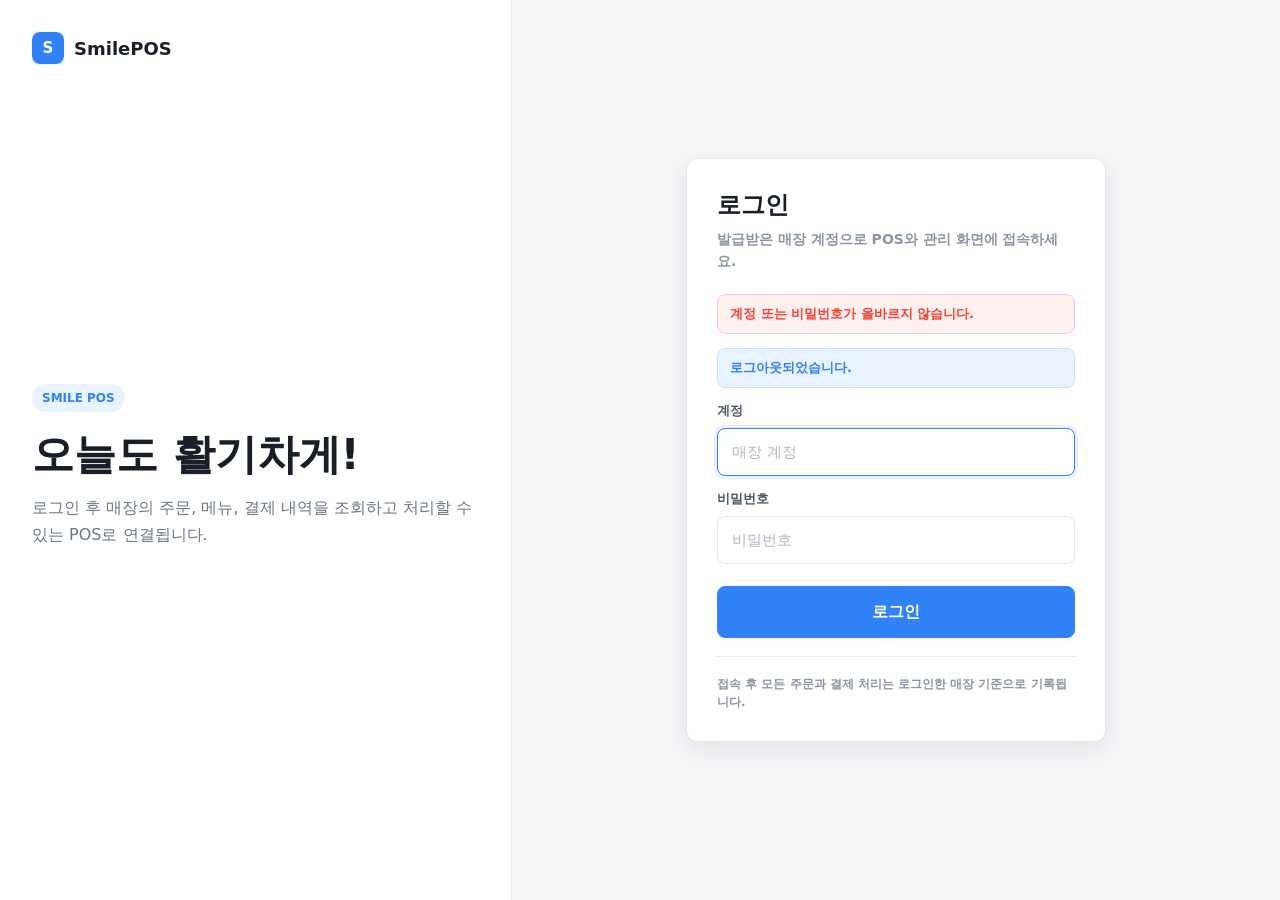
==== src/main/resources/templates/auth/login.html @ fba4220c "feat: Spring Security 세션 로그인 + 멀티테넌트 인증 기반 추가" ====
<!DOCTYPE html>
<html xmlns:th="http://www.thymeleaf.org" lang="ko">
<head>
    <meta charset="UTF-8"/>
    <meta name="viewport" content="width=device-width, initial-scale=1.0"/>
    <title>SmilePOS 로그인</title>
    <style>
        * { box-sizing: border-box; margin: 0; padding: 0; }

        :root {
            --bg: #f5f6f8;
            --white: #ffffff;
            --gray-50: #f9fafb;
            --gray-100: #f2f4f6;
            --gray-200: #e5e8eb;
            --gray-300: #d1d6db;
            --gray-400: #b0b8c1;
            --gray-500: #8b95a1;
            --gray-600: #6b7684;
            --gray-700: #4e5968;
            --gray-800: #333d4b;
            --gray-900: #191f28;
            --blue-50: #e8f3ff;
            --blue-500: #3182f6;
            --blue-600: #1b64da;
            --green-50: #e8faf5;
            --green-600: #1aab6e;
            --red-50: #fff0f0;
            --red-500: #f44336;
            --radius-sm: 8px;
            --radius-md: 12px;
            --shadow-sm: 0 1px 3px rgba(0,0,0,0.06);
            --shadow-md: 0 8px 24px rgba(25,31,40,0.08);
            --font: 'Pretendard', -apple-system, BlinkMacSystemFont, system-ui, sans-serif;
        }

        body {
            min-height: 100vh;
            font-family: var(--font);
            color: var(--gray-900);
            background: var(--bg);
            -webkit-font-smoothing: antialiased;
        }

        .login-shell {
            min-height: 100vh;
            display: grid;
            grid-template-columns: minmax(0, 2fr) minmax(460px, 3fr);
        }

        .brand-panel {
            display: flex;
            flex-direction: column;
            justify-content: flex-start;
            padding: 32px;
            background: var(--white);
            border-right: 1px solid var(--gray-200);
        }

        .brand-logo {
            display: inline-flex;
            align-items: center;
            gap: 10px;
            font-size: 18px;
            font-weight: 800;
            color: var(--gray-900);
        }

        .logo-mark {
            width: 32px;
            height: 32px;
            border-radius: var(--radius-sm);
            background: var(--blue-500);
            color: var(--white);
            display: inline-flex;
            align-items: center;
            justify-content: center;
            font-size: 15px;
            font-weight: 800;
            box-shadow: var(--shadow-sm);
        }

        .brand-copy {
            width: 100%;
            margin: auto 0;
        }

        .eyebrow {
            display: inline-flex;
            align-items: center;
            height: 28px;
            padding: 0 10px;
            border-radius: 99px;
            background: var(--blue-50);
            color: var(--blue-500);
            font-size: 12px;
            font-weight: 800;
            margin-bottom: 18px;
        }

        .brand-title {
            font-size: 42px;
            line-height: 1.18;
            font-weight: 800;
            color: var(--gray-900);
            letter-spacing: 0;
            margin-bottom: 16px;
        }

        .brand-description {
            font-size: 16px;
            line-height: 1.65;
            color: var(--gray-600);
            font-weight: 500;
        }

        .login-panel {
            display: flex;
            align-items: center;
            justify-content: center;
            padding: 32px;
        }

        .login-card {
            width: min(100%, 420px);
            padding: 30px;
            border: 1px solid var(--gray-200);
            border-radius: var(--radius-md);
            background: var(--white);
            box-shadow: var(--shadow-md);
        }

        .login-title {
            font-size: 24px;
            font-weight: 800;
            color: var(--gray-900);
            margin-bottom: 8px;
        }

        .login-subtitle {
            font-size: 14px;
            line-height: 1.55;
            color: var(--gray-500);
            font-weight: 600;
            margin-bottom: 22px;
        }

        .message {
            display: flex;
            align-items: center;
            min-height: 40px;
            padding: 10px 12px;
            border-radius: var(--radius-sm);
            font-size: 13px;
            font-weight: 700;
            margin-bottom: 14px;
        }

        .message.error {
            background: var(--red-50);
            color: var(--red-500);
            border: 1px solid #ffc8c8;
        }

        .message.success {
            background: var(--blue-50);
            color: var(--blue-500);
            border: 1px solid #c9e2ff;
        }

        .login-form {
            display: grid;
            gap: 14px;
        }

        .field {
            display: grid;
            gap: 8px;
        }

        .field-label {
            font-size: 13px;
            font-weight: 800;
            color: var(--gray-700);
        }

        .field-input {
            width: 100%;
            height: 48px;
            padding: 0 14px;
            border: 1px solid var(--gray-200);
            border-radius: var(--radius-sm);
            background: var(--white);
            color: var(--gray-900);
            font: inherit;
            font-size: 15px;
            font-weight: 600;
            transition: border-color 0.12s, box-shadow 0.12s, background 0.12s;
        }

        .field-input::placeholder {
            color: var(--gray-400);
            font-weight: 500;
        }

        .field-input:focus {
            outline: none;
            border-color: var(--blue-500);
            box-shadow: 0 0 0 3px rgba(49,130,246,0.12);
        }

        .submit-btn {
            width: 100%;
            height: 52px;
            margin-top: 8px;
            border: 1px solid var(--blue-500);
            border-radius: var(--radius-sm);
            background: var(--blue-500);
            color: var(--white);
            font: inherit;
            font-size: 16px;
            font-weight: 800;
            cursor: pointer;
            transition: background 0.12s, border-color 0.12s, transform 0.12s;
        }

        .submit-btn:hover {
            background: var(--blue-600);
            border-color: var(--blue-600);
        }

        .submit-btn:active {
            transform: scale(0.98);
        }

        .login-footnote {
            margin-top: 18px;
            padding-top: 18px;
            border-top: 1px solid var(--gray-200);
            color: var(--gray-500);
            font-size: 12px;
            line-height: 1.5;
            font-weight: 600;
        }

        @media (max-width: 860px) {
            .login-shell {
                grid-template-columns: 1fr;
            }

            .brand-panel {
                padding: 24px 20px 0;
                border-right: 0;
                background: var(--bg);
            }

            .brand-copy {
                margin-top: 44px;
                margin-bottom: 0;
            }

            .brand-title {
                font-size: 30px;
            }

            .brand-description {
                display: none;
            }

            .login-panel {
                align-items: flex-start;
                padding: 24px 20px 40px;
            }

            .login-card {
                padding: 24px;
                box-shadow: var(--shadow-sm);
            }
        }
    </style>
</head>
<body>
<main class="login-shell">
    <section class="brand-panel" aria-label="SmilePOS">
        <div class="brand-logo">
            <span class="logo-mark">S</span>
            <span>SmilePOS</span>
        </div>

        <div class="brand-copy">
            <div class="eyebrow">SMILE POS</div>
            <h1 class="brand-title">오늘도 활기차게!</h1>
            <p class="brand-description">
                로그인 후 매장의 주문, 메뉴, 결제 내역을 조회하고 처리할 수 있는 POS로 연결됩니다.
            </p>
        </div>

    </section>

    <section class="login-panel">
        <div class="login-card">
            <h2 class="login-title">로그인</h2>
            <p class="login-subtitle">발급받은 매장 계정으로 POS와 관리 화면에 접속하세요.</p>

            <p class="message error" th:if="${param.error}">계정 또는 비밀번호가 올바르지 않습니다.</p>
            <p class="message success" th:if="${param.logout}">로그아웃되었습니다.</p>

            <form class="login-form" action="/login" method="post">
                <input type="hidden" th:name="${_csrf.parameterName}" th:value="${_csrf.token}"/>

                <label class="field">
                    <span class="field-label">계정</span>
                    <input class="field-input" type="text" name="username" autocomplete="username"
                           placeholder="매장 계정" required autofocus/>
                </label>

                <label class="field">
                    <span class="field-label">비밀번호</span>
                    <input class="field-input" type="password" name="password" autocomplete="current-password"
                           placeholder="비밀번호" required/>
                </label>

                <button class="submit-btn" type="submit">로그인</button>
            </form>

            <p class="login-footnote">접속 후 모든 주문과 결제 처리는 로그인한 매장 기준으로 기록됩니다.</p>
        </div>
    </section>
</main>
</body>
</html>
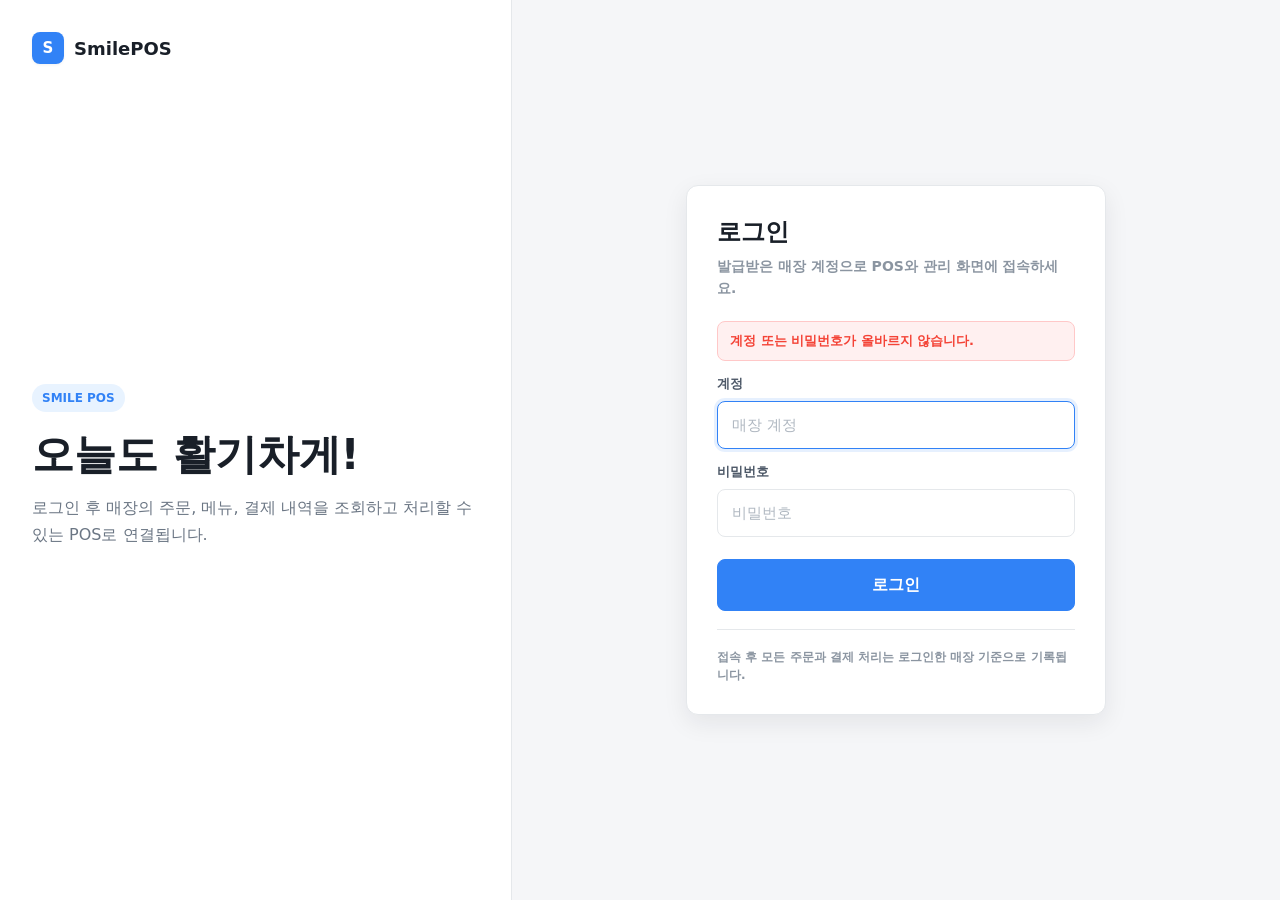
==== commit 22be534b: "feat: 로그아웃 구현" ====
--- a/src/main/resources/templates/auth/login.html
+++ b/src/main/resources/templates/auth/login.html
@@ -303,7 +303,6 @@
             <p class="login-subtitle">발급받은 매장 계정으로 POS와 관리 화면에 접속하세요.</p>
 
             <p class="message error" th:if="${param.error}">계정 또는 비밀번호가 올바르지 않습니다.</p>
-            <p class="message success" th:if="${param.logout}">로그아웃되었습니다.</p>
 
             <form class="login-form" action="/login" method="post">
                 <input type="hidden" th:name="${_csrf.parameterName}" th:value="${_csrf.token}"/>
